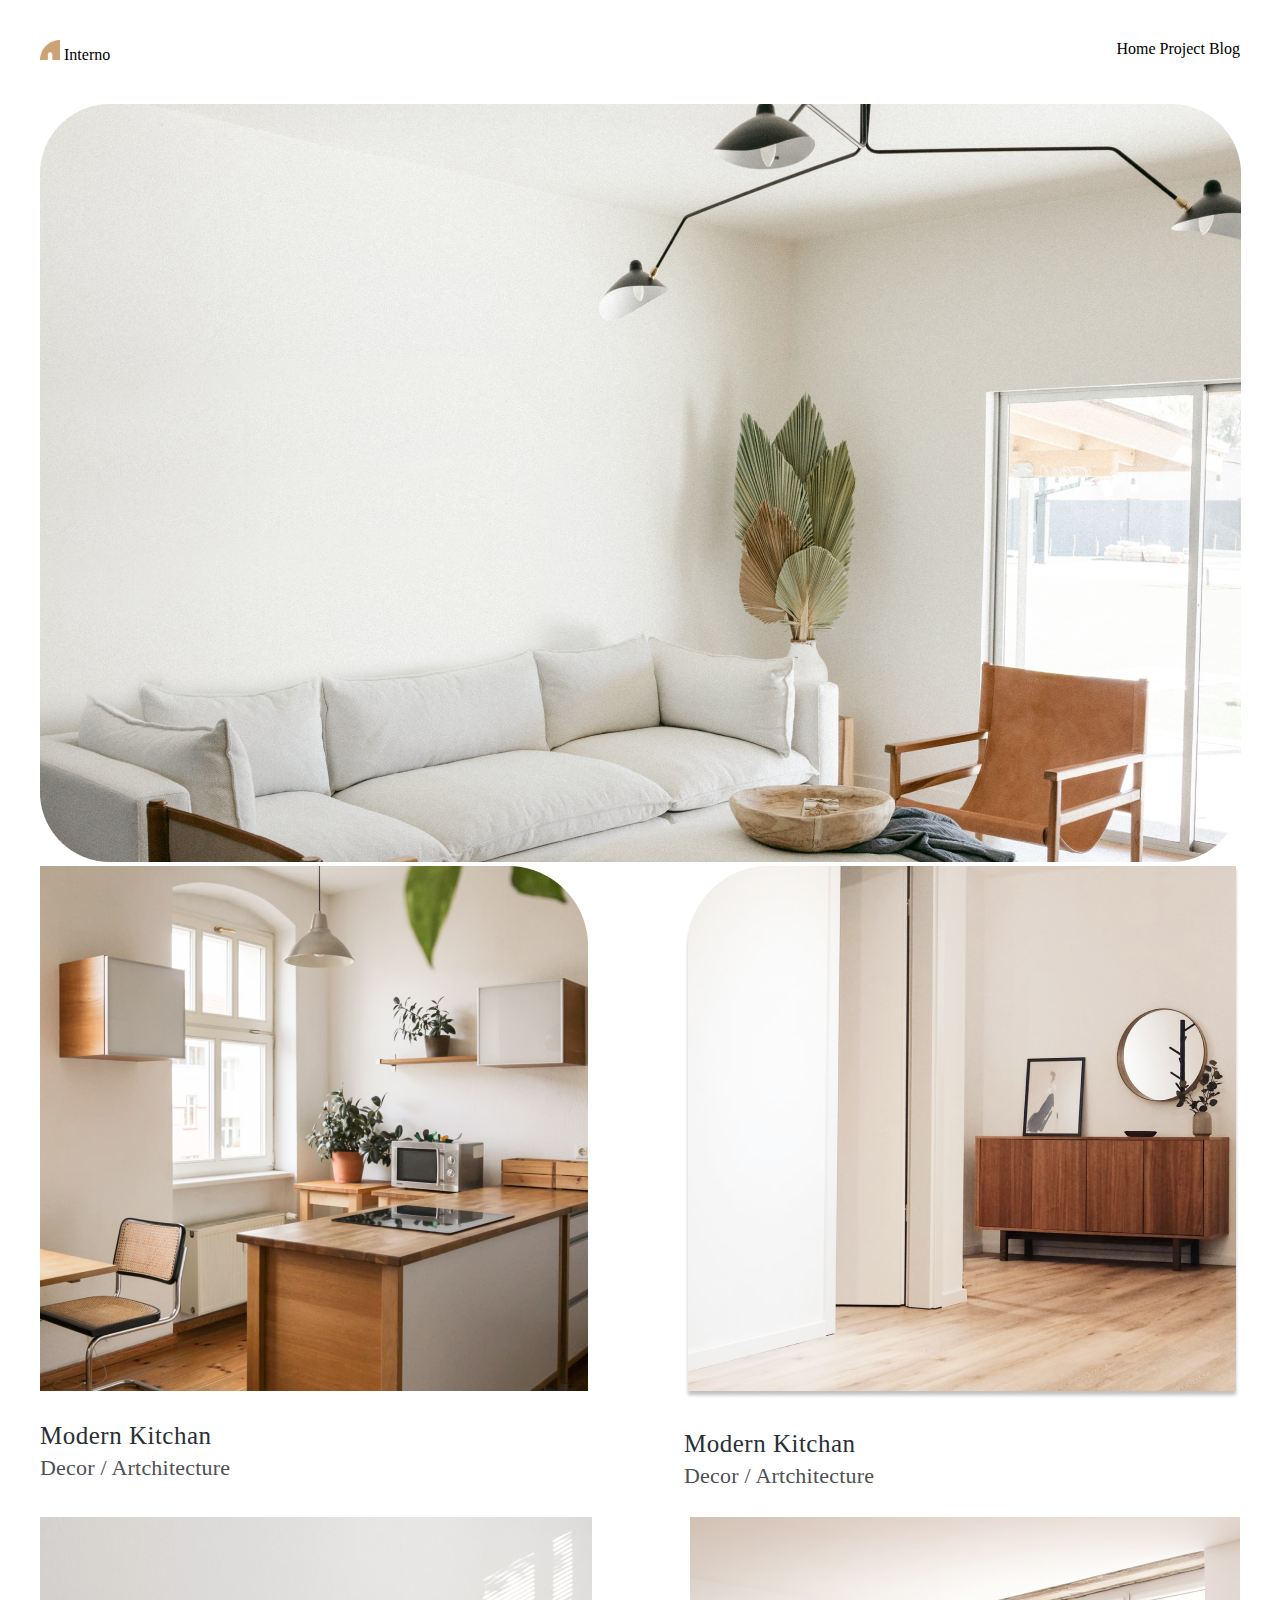
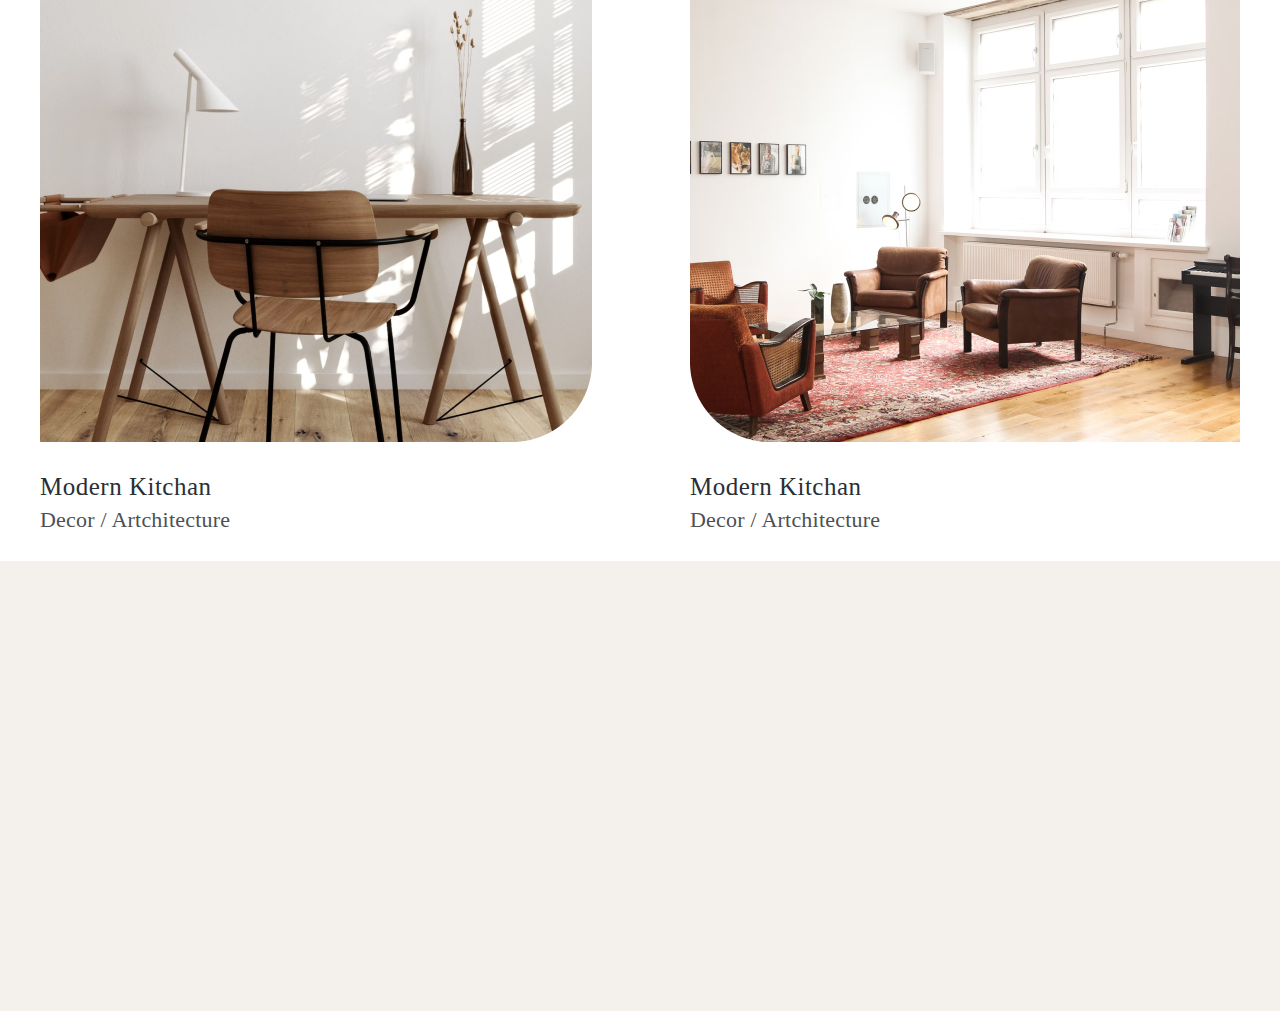
==== Site/index.html @ 749b72df "Add content." ====
<!DOCTYPE html>
<html lang="en">

<head>
  <meta charset="UTF-8">
  <meta name="viewport" content="width=device-width, initial-scale=1.0">
  <title>Site</title>
  <link rel="stylesheet" href="style.css" />
</head>

<body>
  <header class="header center">
    <div class="header_left">
      <a href="index.html">
        <img class="logo" src="img/Logo.png" />
      </a>
      <a href="index.html" class="serch">Interno</a>
    </div>
    <div class="header_right">
      <a href="#" class="menu_top">Home</a>
      <a href="#" class="prof">Project</a>
      <a href="#" class="box">Blog</a>
    </div>
  </header>
  <div class="banner"><img class="img_banner center" src="img/banner.png" alt="img_banner"></div>
  <div class="content center">
    <div class="card_top center">
      <img class="img_kitchan" src="img/kitchan_1.png" alt="kitchan">
      <p class="banner_text_top">Modern Kitchan</p>
      <p class="banner_text">Decor / Artchitecture</p>
    </div>
    <div class="card_top center">
      <img class="img_kitchan" src="img/kitchan_2.png" alt="kitchan">
      <p class="banner_text_top">Modern Kitchan</p>
      <p class="banner_text">Decor / Artchitecture</p>
    </div>
    <div class="card_top center">
      <img class="img_kitchan" src="img/kitchan_3.png" alt="kitchan">
      <p class="banner_text_top">Modern Kitchan</p>
      <p class="banner_text">Decor / Artchitecture</p>
    </div>
    <div class="card_top center">
      <img class="img_kitchan" src="img/kitchan_4.png" alt="kitchan">
      <p class="banner_text_top">Modern Kitchan</p>
      <p class="banner_text">Decor / Artchitecture</p>
    </div>
  </div>
  <div class="counter"></div>
</body>

</html>
---- Site/style.css ----
* {
  margin: 0;
  padding: 0;
}

body {
  font-family: "latoblack";
}

.center {
  padding-left: calc(50% - 600px);
  padding-right: calc(50% - 600px);
}

.header {
  display: flex;
  justify-content: space-between;
  padding-top: 40px;
  padding-bottom: 40px;
}
.header__left {
  display: flex;
  align-items: center;
  margin: 18px;
  gap: 41px;
}
.header__right {
  display: flex;
  align-items: center;
  margin: 18px;
  gap: 25px;
}

.logo {
  width: 20px;
}

a {
  text-decoration: none;
  color: #000;
}

.content {
  display: flex;
  justify-content: space-between;
  flex-wrap: wrap;

}

.banner_text_top {
  font-family: var(--second-family);
  font-weight: 400;
  font-size: 25px;
  line-height: 125%;
  letter-spacing: 0.02em;
  color: #292f36;
}

.banner_text {
  font-family: var(--font-family);
  font-weight: 400;
  font-size: 22px;
  line-height: 150%;
  letter-spacing: 0.01em;
  color: #4d5053;
}

.img_kitchan {
  padding-bottom: 25px;
}

.card_top {
  padding-bottom: 25px;
}

.counter {
  height: 450px;
  background-color: #f4f0ec;
}
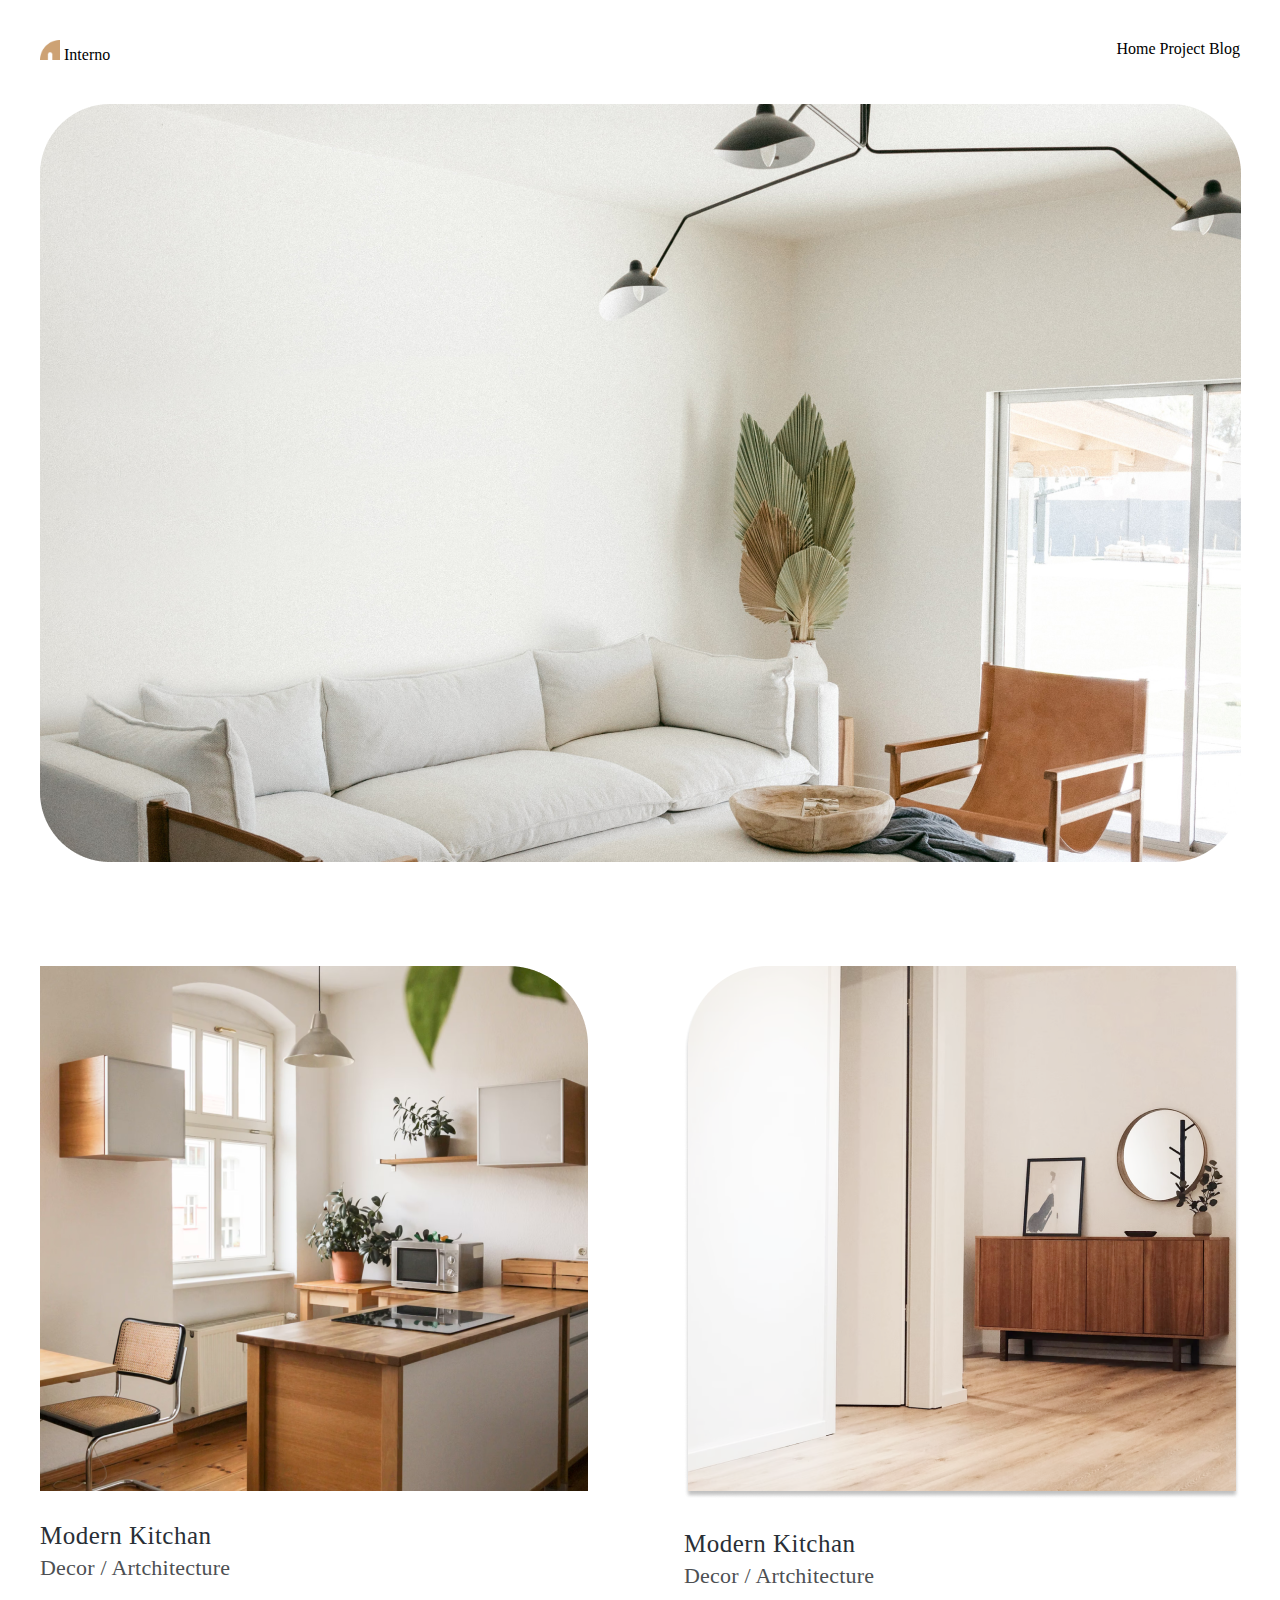
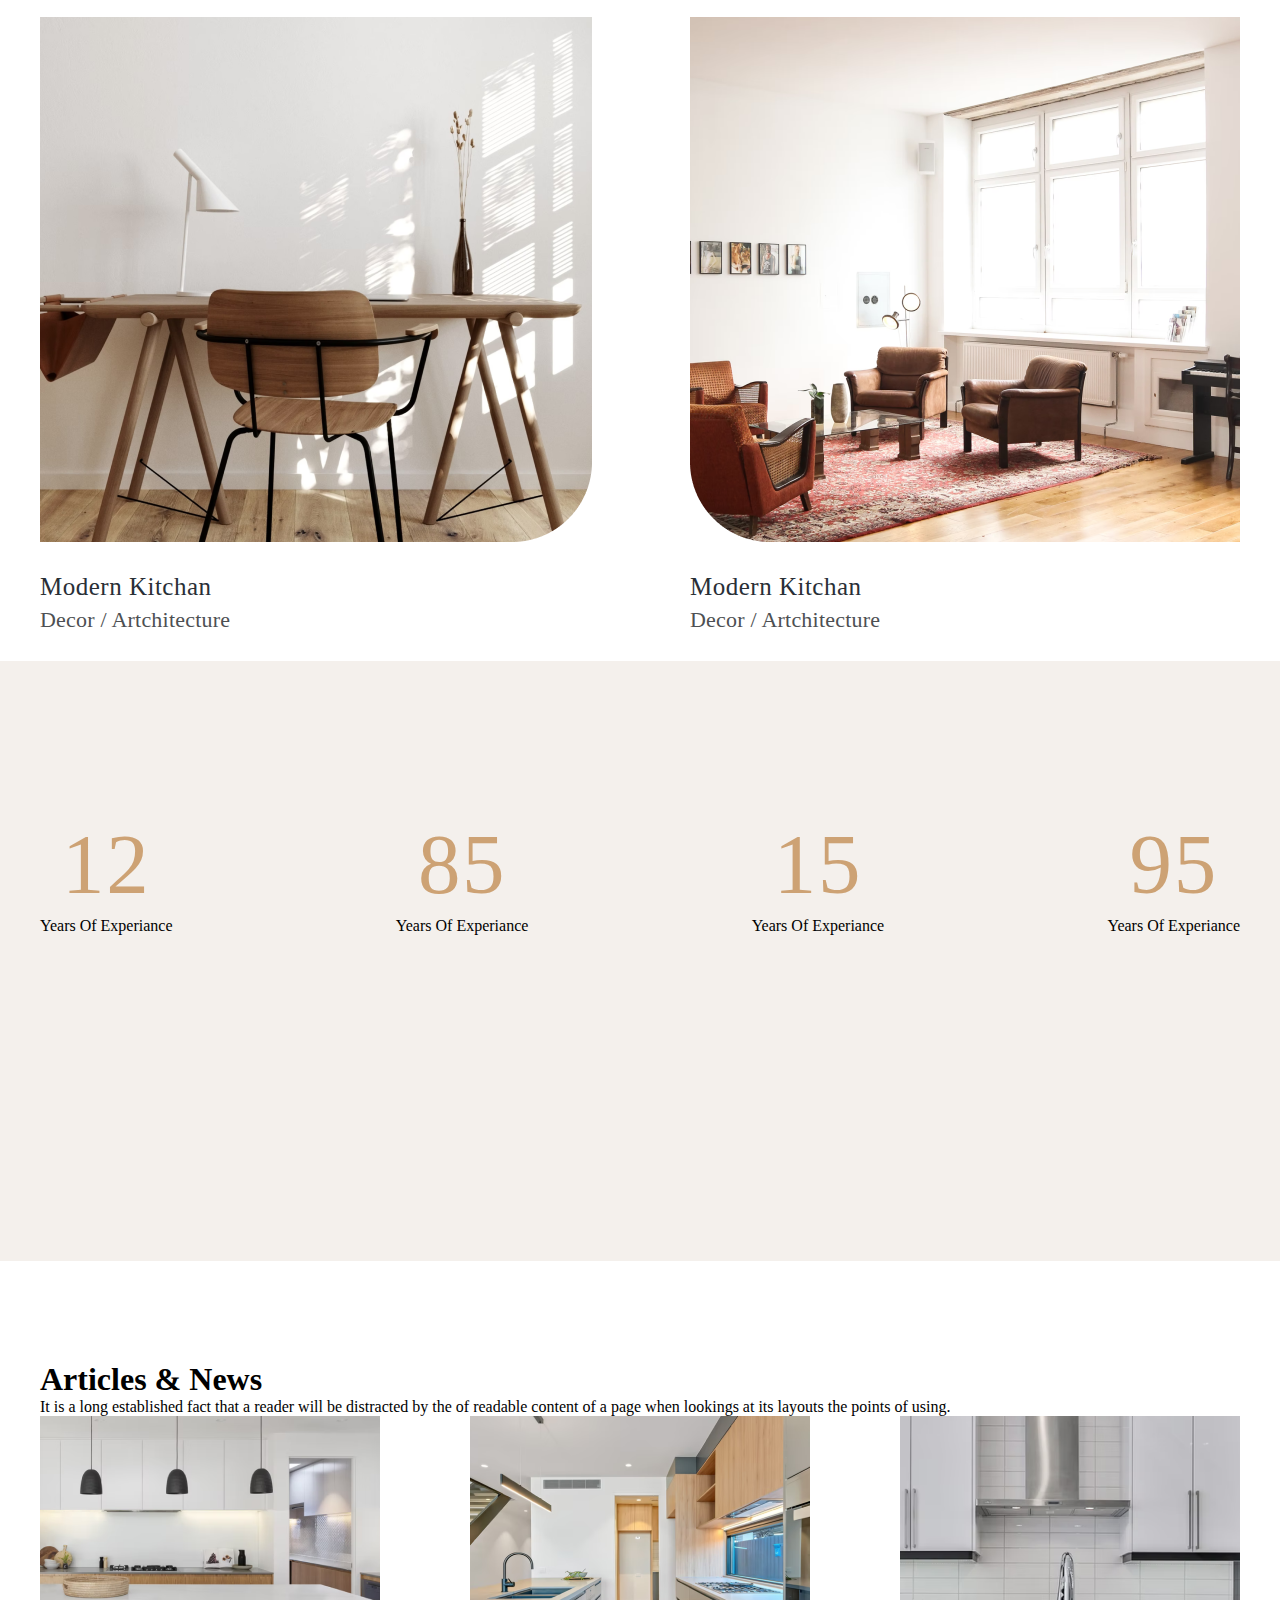
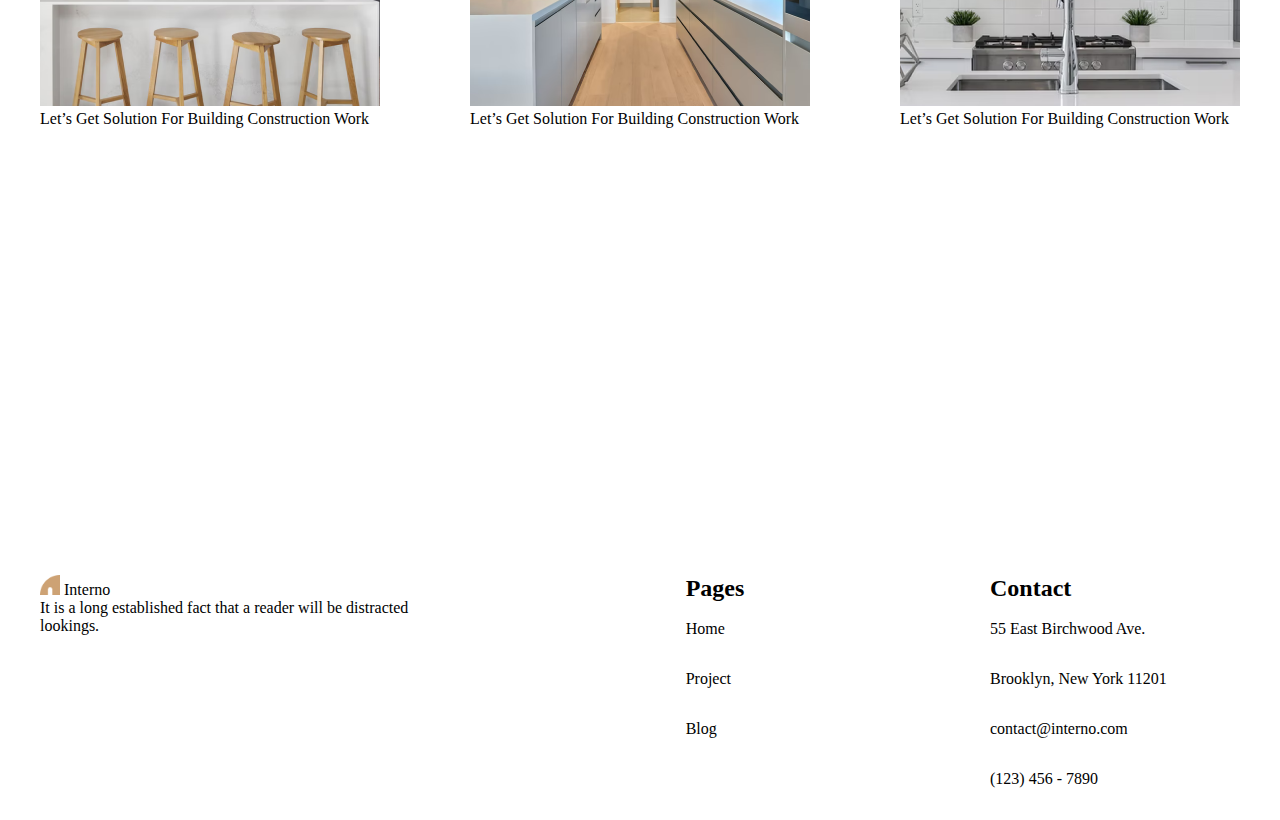
==== commit 17f5a23f: "Add HW-2" ====
--- a/Site/index.html
+++ b/Site/index.html
@@ -45,7 +45,75 @@
       <p class="banner_text">Decor / Artchitecture</p>
     </div>
   </div>
-  <div class="counter"></div>
+  <div class="counter">
+    <div class="counter_bits center">
+      <div class="counter_bit">
+        <div class="counter_text_top">12</div>
+        <p>Years Of Experiance</p>
+      </div>
+      <div class="counter_bit">
+        <div class="counter_text_top">85</div>
+        <p>Years Of Experiance</p>
+      </div>
+      <div class="counter_bit">
+        <div class="counter_text_top">15</div>
+        <p>Years Of Experiance</p>
+      </div>
+      <div class="counter_bit">
+        <div class="counter_text_top">95</div>
+        <p>Years Of Experiance</p>
+      </div>
+    </div>
+  </div>
+  <div class="blog center">
+    <div class="heading">
+      <h1>Articles & News</h1>
+      <p>It is a long established fact that a reader will be distracted by the of readable content of a page when
+        lookings at its layouts the points of using.</p>
+    </div>
+    <div class="blog_cards">
+      <div class="blog_kard">
+        <img class="img_blog" src="img/blog_photo1.png" alt="blog">
+        <p class="blog_text_top">Let’s Get Solution For Building Construction Work</p>
+      </div>
+      <div class="blog_kard">
+        <img class="img_blog" src="img/blog_photo2.png" alt="blog">
+        <p class="blog_text_top">Let’s Get Solution For Building Construction Work</p>
+      </div>
+      <div class="blog_kard">
+        <img class="img_blog" src="img/blog_photo3.png" alt="blog">
+        <p class="blog_text_top">Let’s Get Solution For Building Construction Work</p>
+      </div>
+    </div>
+  </div>
+  <div class="footer center">
+    <div class="interno">
+      <a href="index.html">
+        <img class="logo" src="img/Logo.png" /></a>
+      <a href="index.html" class="serch">Interno</a>
+      <br>
+      <p>It is a long established fact that a reader will be distracted lookings.</p>
+    </div>
+    <div class="pages">
+      <h2>Pages</h2>
+      <br>
+      <ul>
+        <li>Home</li>
+        <li>Project</li>
+        <li>Blog</li>
+      </ul>
+    </div>
+    <div class="contact">
+      <h2>Contact</h2>
+      <br>
+      <ul>
+        <li>55 East Birchwood Ave. </li>
+        <li>Brooklyn, New York 11201</li>
+        <li>contact@interno.com</li>
+        <li>(123) 456 - 7890</li>
+      </ul>
+    </div>
+  </div>
 </body>
 
 </html>--- a/Site/style.css
+++ b/Site/style.css
@@ -47,6 +47,10 @@
 
 }
 
+.banner {
+  padding-bottom: 100px;
+}
+
 .banner_text_top {
   font-family: var(--second-family);
   font-weight: 400;
@@ -74,7 +78,59 @@
 }
 
 .counter {
+  padding-top: 150px;
   height: 450px;
   background-color: #f4f0ec;
+  text-align: center;
 }
 
+.counter_text_top{
+  font-family: var(--second-family);
+  font-weight: 400;
+  font-size: 85px;
+  line-height: 125%;
+  letter-spacing: 0.02em;
+  color: #cda274;
+}
+.counter_bits {
+  height: 150px;
+  display: flex;
+  justify-content: space-between;
+  flex-wrap: wrap;
+}
+
+.blog {
+  height: 714px;
+  margin-top: 100px;
+  margin-bottom: 100px;
+}
+
+.blog_cards {
+  display: flex;
+  justify-content: space-between;
+  flex-wrap: wrap;
+}
+
+.footer {
+  display: flex;
+  justify-content: space-between;
+  flex-wrap: wrap;
+}
+
+.interno {
+  width: 400px;
+}
+
+.contact {
+  width: 250px;
+}
+
+li {
+  list-style-type: none; 
+  margin-bottom: 2em;
+ }
+ ul {
+  margin-left: 0; /* Отступ слева в браузере IE и Opera */
+  padding-left: 0; /* Отступ слева в браузере Firefox, Safari, Chrome */
+ }
+
